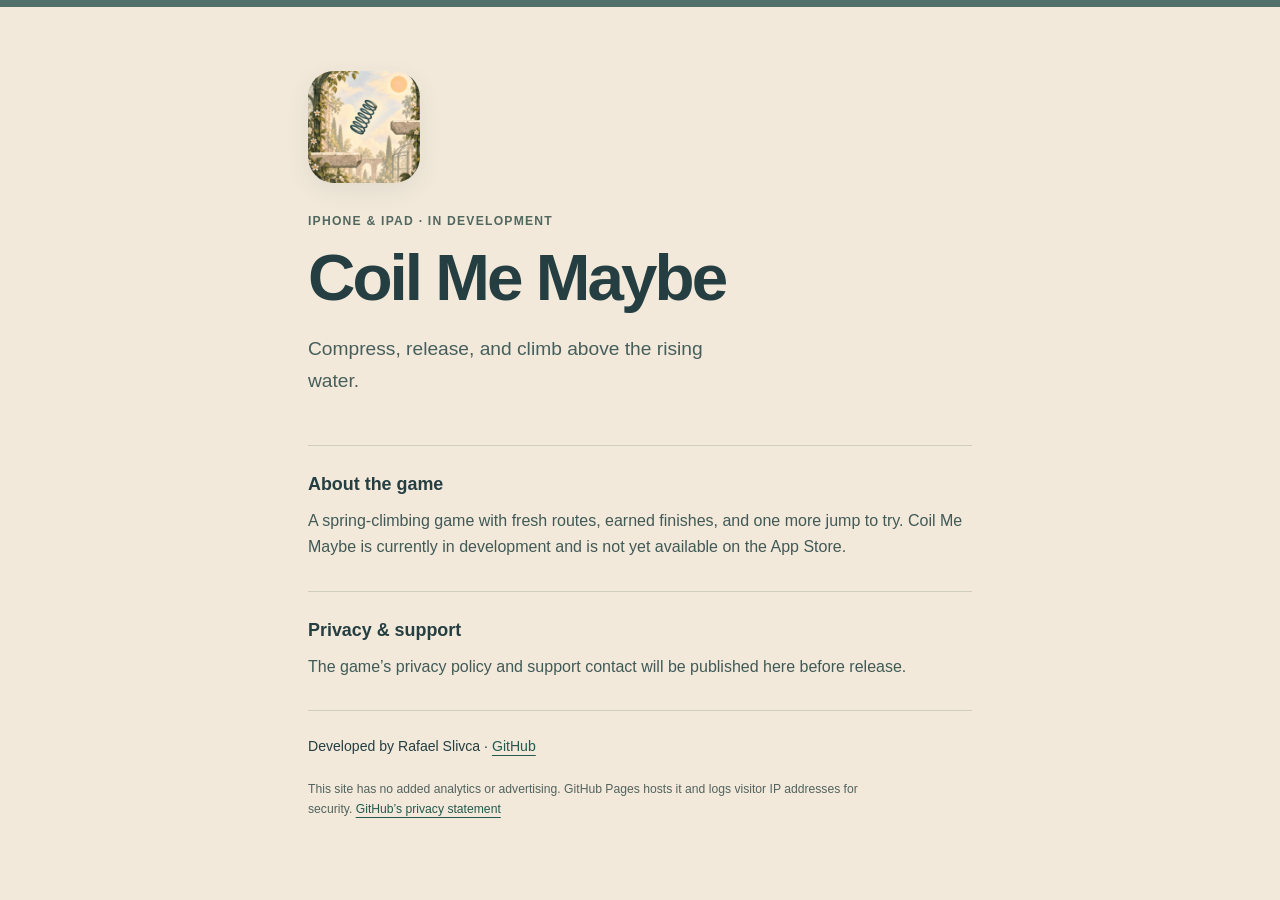
==== index.html @ 782ff1b8 "Publish Coil Me Maybe public information page" ====
<!doctype html>
<html lang="en">
<head>
  <meta charset="utf-8">
  <meta name="viewport" content="width=device-width, initial-scale=1">
  <title>Coil Me Maybe</title>
  <meta name="description" content="Coil Me Maybe is a spring-climbing game for iPhone and iPad, currently in development.">
  <meta name="color-scheme" content="light">
  <meta name="theme-color" content="#f2e9da">
  <link rel="icon" type="image/png" href="/assets/app-icon.png">
  <link rel="stylesheet" href="/style.css">
</head>
<body>
  <main>
    <header>
      <img class="app-icon" src="/assets/app-icon.png" width="112" height="112" alt="Coil Me Maybe app icon">
      <p class="eyebrow">iPhone &amp; iPad · In development</p>
      <h1>Coil Me Maybe</h1>
      <p class="intro">Compress, release, and climb above the rising water.</p>
    </header>
    <section aria-labelledby="game-heading">
      <h2 id="game-heading">About the game</h2>
      <p>A spring-climbing game with fresh routes, earned finishes, and one more jump to try. Coil Me Maybe is currently in development and is not yet available on the App Store.</p>
    </section>
    <section aria-labelledby="privacy-heading">
      <h2 id="privacy-heading">Privacy &amp; support</h2>
      <p>The game’s privacy policy and support contact will be published here before release.</p>
    </section>
    <footer>
      <span>Developed by Rafael Slivca</span> <span aria-hidden="true">·</span> <a href="https://github.com/rslivca" rel="me">GitHub</a>
      <p>This site has no added analytics or advertising. GitHub Pages hosts it and logs visitor IP addresses for security. <a href="https://docs.github.com/en/site-policy/privacy-policies/github-general-privacy-statement">GitHub’s privacy statement</a></p>
    </footer>
  </main>
</body>
</html>
---- style.css ----
:root{font-family:ui-rounded,"SF Pro Rounded",-apple-system,BlinkMacSystemFont,"Segoe UI",sans-serif;color:#253e42;background:#f2e9da;font-synthesis:none;line-height:1.65;-webkit-text-size-adjust:100%}
*{box-sizing:border-box}body{margin:0;border-top:7px solid #52706a}main{max-width:720px;margin:auto;padding:64px 28px 36px}header{padding-bottom:32px}.app-icon{display:block;border-radius:26px;box-shadow:0 8px 24px #253e4214}.eyebrow{font-size:.76rem;font-weight:650;letter-spacing:.10em;text-transform:uppercase;color:#52675f;margin:28px 0 12px}h1{font-size:clamp(2.6rem,8vw,4.1rem);line-height:1.07;letter-spacing:-.045em;margin:0 0 20px;font-weight:750}p{margin:0 0 16px}.intro{font-size:1.2rem;max-width:440px;color:#465e5c}section{border-top:1px solid #253e422b;padding:27px 0 14px}h2{font-size:1.12rem;line-height:1.3;margin:0 0 12px}section p{color:#415957}footer{border-top:1px solid #253e422b;padding-top:24px;font-size:.88rem}footer p{font-size:.76rem;color:#52635f;max-width:570px;margin:20px 0 0}a{color:#24594f;text-underline-offset:4px;text-decoration-thickness:1px}a:hover{color:#102f29}a:focus-visible{outline:3px solid #24594f;outline-offset:5px;border-radius:2px}@media(max-width:480px){main{padding:36px 22px 28px}.app-icon{width:88px;height:88px;border-radius:21px}header{padding-bottom:22px}}
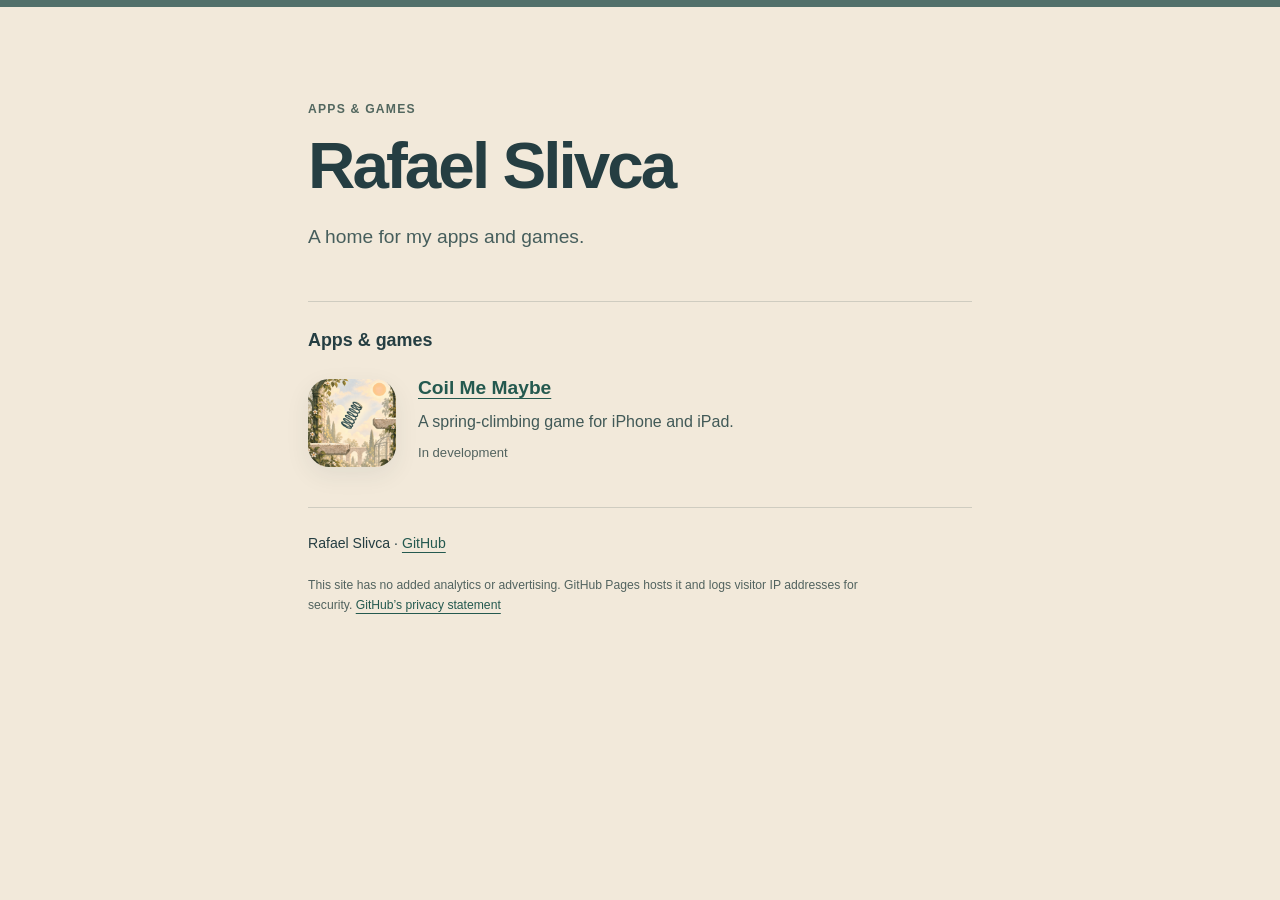
==== commit ac0b5f84: "Move Coil Me Maybe to its own page and add developer homepage" ====
--- a/index.html
+++ b/index.html
@@ -3,31 +3,33 @@
 <head>
   <meta charset="utf-8">
   <meta name="viewport" content="width=device-width, initial-scale=1">
-  <title>Coil Me Maybe</title>
-  <meta name="description" content="Coil Me Maybe is a spring-climbing game for iPhone and iPad, currently in development.">
+  <title>Rafael Slivca — Apps &amp; games</title>
+  <meta name="description" content="Apps and games by Rafael Slivca. Explore Coil Me Maybe, a spring-climbing game for iPhone and iPad.">
   <meta name="color-scheme" content="light">
   <meta name="theme-color" content="#f2e9da">
-  <link rel="icon" type="image/png" href="/assets/app-icon.png">
+  <link rel="canonical" href="https://rslivca.github.io/">
   <link rel="stylesheet" href="/style.css">
 </head>
 <body>
   <main>
     <header>
-      <img class="app-icon" src="/assets/app-icon.png" width="112" height="112" alt="Coil Me Maybe app icon">
-      <p class="eyebrow">iPhone &amp; iPad · In development</p>
-      <h1>Coil Me Maybe</h1>
-      <p class="intro">Compress, release, and climb above the rising water.</p>
+      <p class="eyebrow">Apps &amp; games</p>
+      <h1>Rafael Slivca</h1>
+      <p class="intro">A home for my apps and games.</p>
     </header>
-    <section aria-labelledby="game-heading">
-      <h2 id="game-heading">About the game</h2>
-      <p>A spring-climbing game with fresh routes, earned finishes, and one more jump to try. Coil Me Maybe is currently in development and is not yet available on the App Store.</p>
-    </section>
-    <section aria-labelledby="privacy-heading">
-      <h2 id="privacy-heading">Privacy &amp; support</h2>
-      <p>The game’s privacy policy and support contact will be published here before release.</p>
+    <section aria-labelledby="apps-heading">
+      <h2 id="apps-heading">Apps &amp; games</h2>
+      <article class="app-listing">
+        <img class="app-icon" src="/assets/app-icon.png" width="88" height="88" alt="Coil Me Maybe app icon">
+        <div>
+          <h3><a href="/coil-me-maybe/">Coil Me Maybe</a></h3>
+          <p>A spring-climbing game for iPhone and iPad.</p>
+          <p class="status">In development</p>
+        </div>
+      </article>
     </section>
     <footer>
-      <span>Developed by Rafael Slivca</span> <span aria-hidden="true">·</span> <a href="https://github.com/rslivca" rel="me">GitHub</a>
+      <span>Rafael Slivca</span> <span aria-hidden="true">·</span> <a href="https://github.com/rslivca" rel="me">GitHub</a>
       <p>This site has no added analytics or advertising. GitHub Pages hosts it and logs visitor IP addresses for security. <a href="https://docs.github.com/en/site-policy/privacy-policies/github-general-privacy-statement">GitHub’s privacy statement</a></p>
     </footer>
   </main>
--- a/style.css
+++ b/style.css
@@ -1,2 +1,4 @@
 :root{font-family:ui-rounded,"SF Pro Rounded",-apple-system,BlinkMacSystemFont,"Segoe UI",sans-serif;color:#253e42;background:#f2e9da;font-synthesis:none;line-height:1.65;-webkit-text-size-adjust:100%}
 *{box-sizing:border-box}body{margin:0;border-top:7px solid #52706a}main{max-width:720px;margin:auto;padding:64px 28px 36px}header{padding-bottom:32px}.app-icon{display:block;border-radius:26px;box-shadow:0 8px 24px #253e4214}.eyebrow{font-size:.76rem;font-weight:650;letter-spacing:.10em;text-transform:uppercase;color:#52675f;margin:28px 0 12px}h1{font-size:clamp(2.6rem,8vw,4.1rem);line-height:1.07;letter-spacing:-.045em;margin:0 0 20px;font-weight:750}p{margin:0 0 16px}.intro{font-size:1.2rem;max-width:440px;color:#465e5c}section{border-top:1px solid #253e422b;padding:27px 0 14px}h2{font-size:1.12rem;line-height:1.3;margin:0 0 12px}section p{color:#415957}footer{border-top:1px solid #253e422b;padding-top:24px;font-size:.88rem}footer p{font-size:.76rem;color:#52635f;max-width:570px;margin:20px 0 0}a{color:#24594f;text-underline-offset:4px;text-decoration-thickness:1px}a:hover{color:#102f29}a:focus-visible{outline:3px solid #24594f;outline-offset:5px;border-radius:2px}@media(max-width:480px){main{padding:36px 22px 28px}.app-icon{width:88px;height:88px;border-radius:21px}header{padding-bottom:22px}}
+
+nav{margin-bottom:32px;font-size:.9rem}.app-listing{display:flex;gap:22px;align-items:center;margin:24px 0}.app-listing .app-icon{width:88px;height:88px;flex-shrink:0;border-radius:21px}.app-listing h3{font-size:1.2rem;line-height:1.3;margin:0 0 8px}.app-listing p{margin:0 0 6px}.app-listing .status{font-size:.82rem;color:#52635f}@media(max-width:480px){.app-listing{gap:16px;align-items:flex-start}.app-listing .app-icon{width:64px;height:64px;border-radius:16px}}
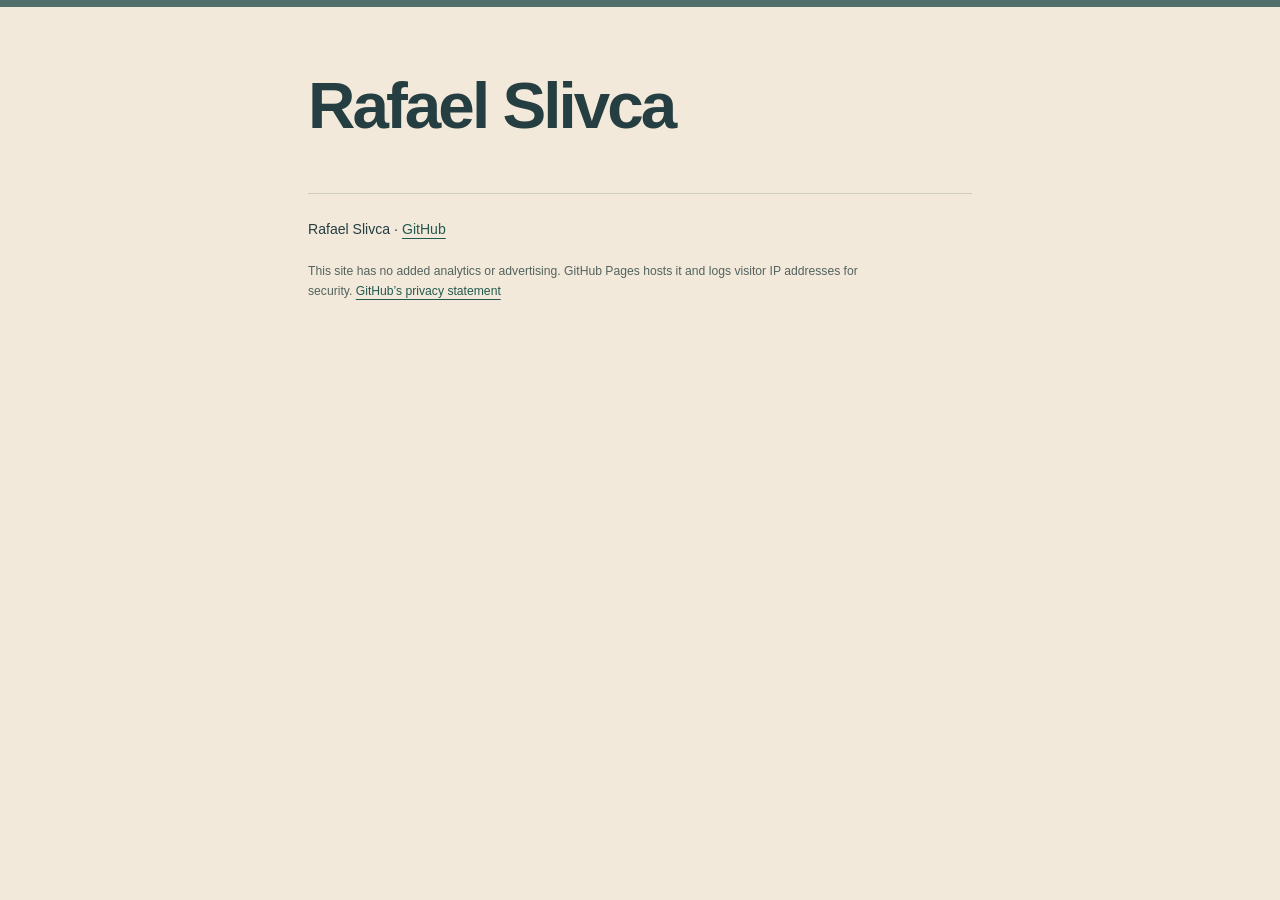
==== commit d5202f9e: "Unlist game from homepage and add public support contact" ====
--- a/index.html
+++ b/index.html
@@ -3,8 +3,8 @@
 <head>
   <meta charset="utf-8">
   <meta name="viewport" content="width=device-width, initial-scale=1">
-  <title>Rafael Slivca — Apps &amp; games</title>
-  <meta name="description" content="Apps and games by Rafael Slivca. Explore Coil Me Maybe, a spring-climbing game for iPhone and iPad.">
+  <title>Rafael Slivca</title>
+  <meta name="description" content="Personal website of Rafael Slivca.">
   <meta name="color-scheme" content="light">
   <meta name="theme-color" content="#f2e9da">
   <link rel="canonical" href="https://rslivca.github.io/">
@@ -13,21 +13,8 @@
 <body>
   <main>
     <header>
-      <p class="eyebrow">Apps &amp; games</p>
       <h1>Rafael Slivca</h1>
-      <p class="intro">A home for my apps and games.</p>
     </header>
-    <section aria-labelledby="apps-heading">
-      <h2 id="apps-heading">Apps &amp; games</h2>
-      <article class="app-listing">
-        <img class="app-icon" src="/assets/app-icon.png" width="88" height="88" alt="Coil Me Maybe app icon">
-        <div>
-          <h3><a href="/coil-me-maybe/">Coil Me Maybe</a></h3>
-          <p>A spring-climbing game for iPhone and iPad.</p>
-          <p class="status">In development</p>
-        </div>
-      </article>
-    </section>
     <footer>
       <span>Rafael Slivca</span> <span aria-hidden="true">·</span> <a href="https://github.com/rslivca" rel="me">GitHub</a>
       <p>This site has no added analytics or advertising. GitHub Pages hosts it and logs visitor IP addresses for security. <a href="https://docs.github.com/en/site-policy/privacy-policies/github-general-privacy-statement">GitHub’s privacy statement</a></p>
--- a/style.css
+++ b/style.css
@@ -2,3 +2,5 @@
 *{box-sizing:border-box}body{margin:0;border-top:7px solid #52706a}main{max-width:720px;margin:auto;padding:64px 28px 36px}header{padding-bottom:32px}.app-icon{display:block;border-radius:26px;box-shadow:0 8px 24px #253e4214}.eyebrow{font-size:.76rem;font-weight:650;letter-spacing:.10em;text-transform:uppercase;color:#52675f;margin:28px 0 12px}h1{font-size:clamp(2.6rem,8vw,4.1rem);line-height:1.07;letter-spacing:-.045em;margin:0 0 20px;font-weight:750}p{margin:0 0 16px}.intro{font-size:1.2rem;max-width:440px;color:#465e5c}section{border-top:1px solid #253e422b;padding:27px 0 14px}h2{font-size:1.12rem;line-height:1.3;margin:0 0 12px}section p{color:#415957}footer{border-top:1px solid #253e422b;padding-top:24px;font-size:.88rem}footer p{font-size:.76rem;color:#52635f;max-width:570px;margin:20px 0 0}a{color:#24594f;text-underline-offset:4px;text-decoration-thickness:1px}a:hover{color:#102f29}a:focus-visible{outline:3px solid #24594f;outline-offset:5px;border-radius:2px}@media(max-width:480px){main{padding:36px 22px 28px}.app-icon{width:88px;height:88px;border-radius:21px}header{padding-bottom:22px}}
 
 nav{margin-bottom:32px;font-size:.9rem}.app-listing{display:flex;gap:22px;align-items:center;margin:24px 0}.app-listing .app-icon{width:88px;height:88px;flex-shrink:0;border-radius:21px}.app-listing h3{font-size:1.2rem;line-height:1.3;margin:0 0 8px}.app-listing p{margin:0 0 6px}.app-listing .status{font-size:.82rem;color:#52635f}@media(max-width:480px){.app-listing{gap:16px;align-items:flex-start}.app-listing .app-icon{width:64px;height:64px;border-radius:16px}}
+
+.support-email{overflow-wrap:anywhere}
